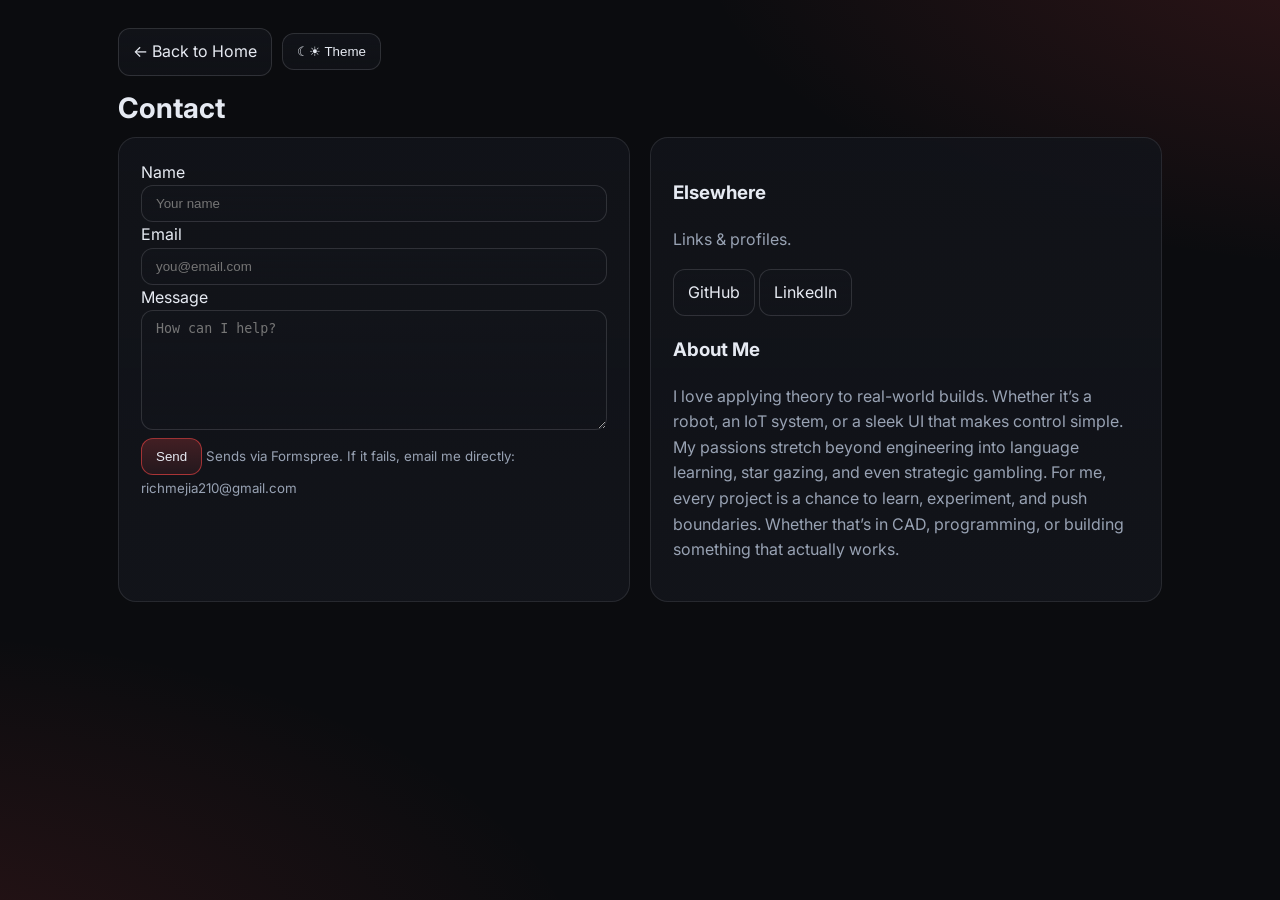
==== contact.html @ 747ff12c "Changed contact button to act with two different modes. One for desktop and another for mobile view " ====
<!DOCTYPE html>
<html lang="en">
<head>
  <meta charset="utf-8" />
  <meta name="viewport" content="width=device-width, initial-scale=1" />
  <title>Contact — Ricardo Mejia</title>
  <link href="https://fonts.googleapis.com/css2?family=Inter:wght@300..900&display=swap" rel="stylesheet">
  <link rel="stylesheet" href="styles.css" />
  <link rel="icon" type="image/png" sizes="32x32" href="./assets/tab_image.png">
</head>
<body>
  <main class="container" style="padding-top:28px">
    <div style="display:flex;gap:10px;align-items:center;margin-bottom:10px">
      <a class="btn" href="index.html">← Back to Home</a>
      <button class="btn" id="themeToggle">☾☀︎ Theme</button>
    </div>

    <section id="contact">
      <h2>Contact</h2>
      <div class="grid cols-2">
        <form class="card" id="contactForm"
              action="https://formspree.io/f/meoznrnz"
              method="POST" novalidate>
          <label>Name<br><input required name="name" class="btn" style="width:100%" placeholder="Your name"></label><br>
          <label>Email<br><input required type="email" name="email" class="btn" style="width:100%" placeholder="you@email.com"></label><br>
          <label>Message<br><textarea required name="message" class="btn" style="width:100%;height:120px" placeholder="How can I help?"></textarea></label>
          <input type="text" name="_gotcha" autocomplete="off" style="position:absolute;left:-9999px;opacity:0" tabindex="-1" aria-hidden="true">
          <input type="hidden" name="_subject" value="Portfolio Contact">
          <br>
          <button class="btn primary" type="submit" id="contactSubmit">Send</button>
          <small class="muted">Sends via Formspree. If it fails, email me directly: <a href="mailto:richmejia210@gmail.com">richmejia210@gmail.com</a></small>
          <div id="formStatus" role="status" aria-live="polite" class="muted" style="margin-top:8px"></div>
        </form>

        <div class="card">
          <h3>Elsewhere</h3>
          <p class="muted">Links & profiles.</p>
          <div>
            <a class="btn" href="https://github.com/ricMejia1" target="_blank" rel="noreferrer">GitHub</a>
            <a class="btn" href="https://www.linkedin.com/in/ricardo-mejia-a64929251/" target="_blank" rel="noreferrer">LinkedIn</a>
          </div>
            <h3>About Me</h3>
            <p class="muted" style="margin:10px 0 16px">I love applying theory to real-world builds. Whether it’s a robot, an IoT system, or a sleek UI that makes control simple. My passions stretch beyond engineering into language learning, star gazing, and even strategic gambling. For me, every project is a chance to learn, experiment, and push boundaries. Whether that’s in CAD, programming, or building something that actually works.</p>
        </div>
      </div>
    </section>
  </main>

  <script>
    // Theme toggle that matches index.html
    const toggleTheme = ()=>{
      const root = document.documentElement;
      const next = root.classList.toggle('light') ? 'light' : 'dark';
      localStorage.setItem('theme', next);
    };
    document.getElementById('themeToggle').addEventListener('click', toggleTheme);
    // Apply saved theme on load
    if (localStorage.getItem('theme') === 'light') document.documentElement.classList.add('light');
  </script>
</body>
</html>
---- styles.css ----
:root{ --bg:#0b0c0f; --card:#12141a; --muted:#98a2b3; --text:#e6eaf2; --brand:#ef4444; --brand-2:#f59e0b; }
:root.light{ --bg:#f7f8fb; --card:#ffffff; --muted:#475569; --text:#0f172a; --brand:#dc2626; --brand-2:#ea580c; }
*{ box-sizing:border-box }
html,body{ height:100% }
body{
  margin:0; font-family:Inter,system-ui,-apple-system,Segoe UI,Roboto,'Helvetica Neue',Arial,sans-serif;
  background: var(--bg); color:var(--text); line-height:1.6; overflow-x:hidden;
  background-image:
    radial-gradient(1200px 600px at 110% -10%, rgba(239,68,68,.18), transparent 60%),
    radial-gradient(1200px 600px at -10% 110%, rgba(239,68,68,.14), transparent 60%);
}

/* Particles canvas behind everything */
#bg-net{ position:fixed; inset:0; z-index:-1; width:100%; height:100%;
  background: radial-gradient(800px 500px at 50% -20%, rgba(239,68,68,.10), transparent 70%); }
@media (prefers-reduced-motion: reduce){ #bg-net{ display:none; } }

img{ max-width:100%; height:auto; display:block }
a{ color:inherit; text-decoration:none }
.container{ max-width:1100px; margin:0 auto; padding:28px }

header{ position:sticky; top:0; backdrop-filter:saturate(120%) blur(10px);
  background:color-mix(in srgb,var(--bg) 70%, transparent);
  border-bottom:1px solid color-mix(in srgb,var(--text) 12%, transparent); z-index:30 }
.topbar{ display:flex; align-items:center; gap:14px }
.brand{ font-weight:700 }

/* Buttons */
.btn{
  display:inline-flex; align-items:center; gap:8px; padding:10px 14px; border-radius:12px;
  border:1px solid color-mix(in srgb,var(--text) 14%, transparent);
  background:linear-gradient(180deg, color-mix(in srgb,var(--card) 90%, transparent), color-mix(in srgb,var(--card) 70%, transparent));
  cursor:pointer; transition:.2s ease; user-select:none;
  color: var(--text); /* <-- make button label follow theme */ }
.btn:hover{ transform:translateY(-1px); box-shadow:0 10px 30px rgba(0,0,0,.25) }
.btn.primary{ border-color:color-mix(in srgb,var(--brand) 60%, transparent);
  background:linear-gradient(180deg, color-mix(in srgb,var(--brand) 22%, var(--card)), color-mix(in srgb,var(--brand) 8%, var(--card))); }



/* Desktop nav row */
nav.links{ display:flex; align-items:center; gap:12px; margin-left:10px }
.spacer{ flex:1 }

/* Mobile: hide links; show hamburger */
.menu-toggle{ display:none; border:none; background:transparent; font-size:26px; padding:8px; line-height:1; cursor:pointer }
@media (max-width:860px){
  nav.links{ display:none }
  .menu-toggle{ display:block; margin-left:auto }
}

/* Slide-in menu (mobile) */
.menu-backdrop{ position:fixed; inset:0; background:rgba(0,0,0,.35); backdrop-filter:blur(2px);
  opacity:0; pointer-events:none; transition:.2s ease; z-index:60; }

.menu-panel{
  position:fixed; top:0; right:-100%;
  width:min(86vw,360px);
  height:100dvh;                  /* iOS-friendly viewport */
  overflow-y:auto;                /* scroll if long */
  background:var(--card);
  border-left:1px solid color-mix(in srgb,var(--text) 12%, transparent);
  box-shadow:-20px 0 60px rgba(0,0,0,.35);
  padding:18px;
  padding-bottom:max(18px, env(safe-area-inset-bottom)); /* avoid iOS home bar */
  z-index:70; transition:right .25s ease;
  display:flex; flex-direction:column; gap:8px;
}

.menu-header{ display:flex; align-items:center; justify-content:space-between; margin-bottom:8px }
.menu-close{ background:transparent; border:none; font-size:24px; cursor:pointer }

/* List items (links and the Theme button share styles) */
.menu-list a,
.menu-list button.menu-theme-btn{
  display:block; width:100%; text-align:left;
  padding:14px 10px; border-radius:10px; font-size:18px;
  color:var(--text); background:transparent; border:none; cursor:pointer;
}
.menu-list a:hover,
.menu-list button.menu-theme-btn:hover{
  background:color-mix(in srgb,var(--text) 10%, transparent);
}

/* Drawer state */
.menu-open .menu-backdrop{ opacity:1; pointer-events:auto }
.menu-open .menu-panel{ right:0 }
.no-scroll{ overflow:hidden }

/* Layout pieces */
.grid{ display:grid; gap:20px }
.grid.cols-3{ grid-template-columns:repeat(3,minmax(0,1fr)) }
.grid.cols-2{ grid-template-columns:repeat(2,minmax(0,1fr)) }
@media (max-width:900px){ .grid.cols-3{ grid-template-columns:1fr 1fr } }
@media (max-width:700px){ .grid.cols-3,.grid.cols-2{ grid-template-columns:1fr } }

.hero{ display:grid; grid-template-columns:1.1fr .9fr; gap:28px; align-items:center; padding:38px 0 }
@media (max-width:900px){ .hero{ grid-template-columns:1fr } }

.card{ background:linear-gradient(180deg, color-mix(in srgb,var(--card) 86%, transparent), color-mix(in srgb,var(--card) 98%, transparent));
  border:1px solid color-mix(in srgb,var(--text) 10%, transparent); border-radius:18px; padding:22px }
.badge{ display:inline-flex; align-items:center; gap:8px; border:1px solid color-mix(in srgb,var(--text) 14%, transparent); padding:8px 12px; border-radius:999px; background:color-mix(in srgb,var(--card) 92%, transparent) }
.kbd{ font-family:ui-monospace,SFMono-Regular,Menlo,monospace; padding:2px 6px; border-radius:6px; border:1px solid color-mix(in srgb,var(--text) 16%, transparent); background:color-mix(in srgb,var(--card) 90%, transparent) }
.muted{ color:var(--muted) }
.grad{ background:linear-gradient(90deg,var(--brand),var(--brand-2)); -webkit-background-clip:text; background-clip:text; color:transparent }
h1{ font-size:clamp(28px,3.6vw,50px); line-height:1.15; margin:0 }
h2{ font-size:clamp(22px,2.2vw,30px); margin:0 0 6px }

.tag{ display:inline-block; margin:4px 6px 0 0; padding:6px 10px; border-radius:999px; border:1px solid color-mix(in srgb,var(--text) 14%, transparent); font-size:12px; opacity:.9 }
.thumb{ width:100%; aspect-ratio:16/9; max-height:140px; object-fit:cover; border-radius:12px;
  background:color-mix(in srgb,var(--card) 96%, transparent); border:1px solid color-mix(in srgb,var(--text) 10%, transparent) }

.timeline{ position:relative }
.timeline::before{ content:""; position:absolute; left:12px; top:0; bottom:0; width:2px; background:color-mix(in srgb,var(--text) 14%, transparent) }
.tl-item{ position:relative; padding-left:40px; margin:14px 0 }
.tl-item::before{ content:""; position:absolute; left:6px; top:10px; width:12px; height:12px; border-radius:50%; background:var(--brand) }
.tl-title{ display:flex; flex-wrap:wrap; gap:.5rem; align-items:baseline }
.tl-role{ font-weight:600 }
.tl-org{ color:var(--muted) }

/* Dialogs */
dialog{ border:none; border-radius:16px; padding:0; max-width:600px; width:92vw; color:inherit; background:var(--card); box-shadow:0 30px 80px rgba(0,0,0,.35) }
dialog::backdrop{ background:rgba(0,0,0,.55) }
.modal-head{ display:flex; align-items:center; justify-content:space-between; padding:12px 16px; border-bottom:1px solid color-mix(in srgb,var(--text) 10%, transparent) }
.modal-body{ padding:14px 16px }
#qsearch{ width:100%; padding:.6rem .8rem; border-radius:12px; border:1px solid color-mix(in srgb,var(--text) 12%, transparent); background:transparent; color:inherit }

footer{ padding:40px 0; color:var(--muted) }
@media print{ header,.no-print{display:none!important} body{background:#fff;color:#000} .card{border:1px solid #000} }

/* Arrow button for Mobil view */
#backToTop {
  position: fixed;
  bottom: 20px;
  right: 20px;
  width: 50px;
  height: 50px;
  border: none;
  border-radius: 50%;
  background: var(--bg);
  display: flex;
  align-items: center;
  justify-content: center;
  cursor: pointer;
  opacity: 0;
  pointer-events: none;
  transition: opacity 0.3s;
  z-index: 100;
}

#backToTop img {
  width: 24px;
  height: 24px;
  transform: rotate(180deg); /* flips arrow upward */
}

#backToTop.show {
  opacity: 1;
  pointer-events: auto;
}

@media (min-width: 860px) {
  #backToTop { display: none; } /* only show on mobile */
}

/* Uniform actions row across all cards */
.actions {
  display: grid;
  grid-template-columns: repeat(3, minmax(0, 1fr));
  gap: 10px;
  margin-top: 10px;
}

/* Make buttons fill their grid cell and align visually */
.actions .btn { width: 100%; justify-content: center; }

/* Disabled/inactive slot that still occupies space to keep alignment */
.btn.placeholder {
  visibility: hidden;               /* still takes up space */
  pointer-events: none;
}

/* Optional: style for disabled links (when url is '#') */
.btn[aria-disabled="true"] {
  opacity: .55;
  pointer-events: none;
}

/* Project card actions: 3 equal columns, consistent alignment */
.card .actions{
  display:grid;
  grid-template-columns:repeat(3, 1fr);
  gap:10px;
  margin-top:10px;
}

.card .actions .btn{
  width:100%;
  justify-content:center;   /* centers label inside the pill */
}

/* Placeholder cells keep layout even; hide their visuals */
.card .actions .btn.placeholder{
  visibility:hidden;        /* reserves space but not visible */
  pointer-events:none;
}

/* Optional: style for disabled links created by renderer */
.card .actions .btn[aria-disabled="true"]{
  opacity:.55;
  cursor:not-allowed;
}

/* mobile snake functionality*/
/* Game modal layout */
#gameDialog {
  border: none;
  padding: 0;
  width: 96vw;
  max-width: 520px;
  background: var(--card);
  color: var(--text);
  border-radius: 16px;
  box-shadow: 0 30px 80px rgba(0,0,0,.35);
}
#gameDialog::backdrop { background: rgba(0,0,0,.55); }

.game-wrap {
  position: relative;
  padding: 14px;
  display: grid;
  gap: 12px;
  justify-items: center;
}

#snakeCanvas {
  width: min(92vw, 480px);
  height: min(92vw, 480px);
  background: color-mix(in srgb, var(--card) 96%, transparent);
  border: 1px solid color-mix(in srgb, var(--text) 12%, transparent);
  border-radius: 10px;
}

/* Close button */
.game-close {
  position: absolute;
  top: 8px; right: 8px;
}

/* D-pad for mobile */
.dpad {
  display: grid;
  gap: 8px;
  user-select: none;
}
.dpad .middle-row {
  display: grid;
  grid-template-columns: 1fr 1fr;
  gap: 8px;
}
.dpad button {
  min-width: 64px;
  min-height: 48px;
  border-radius: 10px;
  border: 1px solid color-mix(in srgb, var(--text) 14%, transparent);
  background: linear-gradient(180deg, color-mix(in srgb,var(--card) 90%, transparent), color-mix(in srgb,var(--card) 70%, transparent));
  color: var(--text);
  font-weight: 600;
}

.dpad { display: grid; gap: 8px; user-select: none; }
@media (min-width: 700px){
  .dpad { display: none; }   /* hidden on wide screens */
}

/* Mobile and desktop difference */
.desktop-only { display: initial; }
.mobile-only  { display: none; }

@media (max-width: 860px){
  .desktop-only { display: none !important; }
  .mobile-only  { display: inline-flex !important; }
}
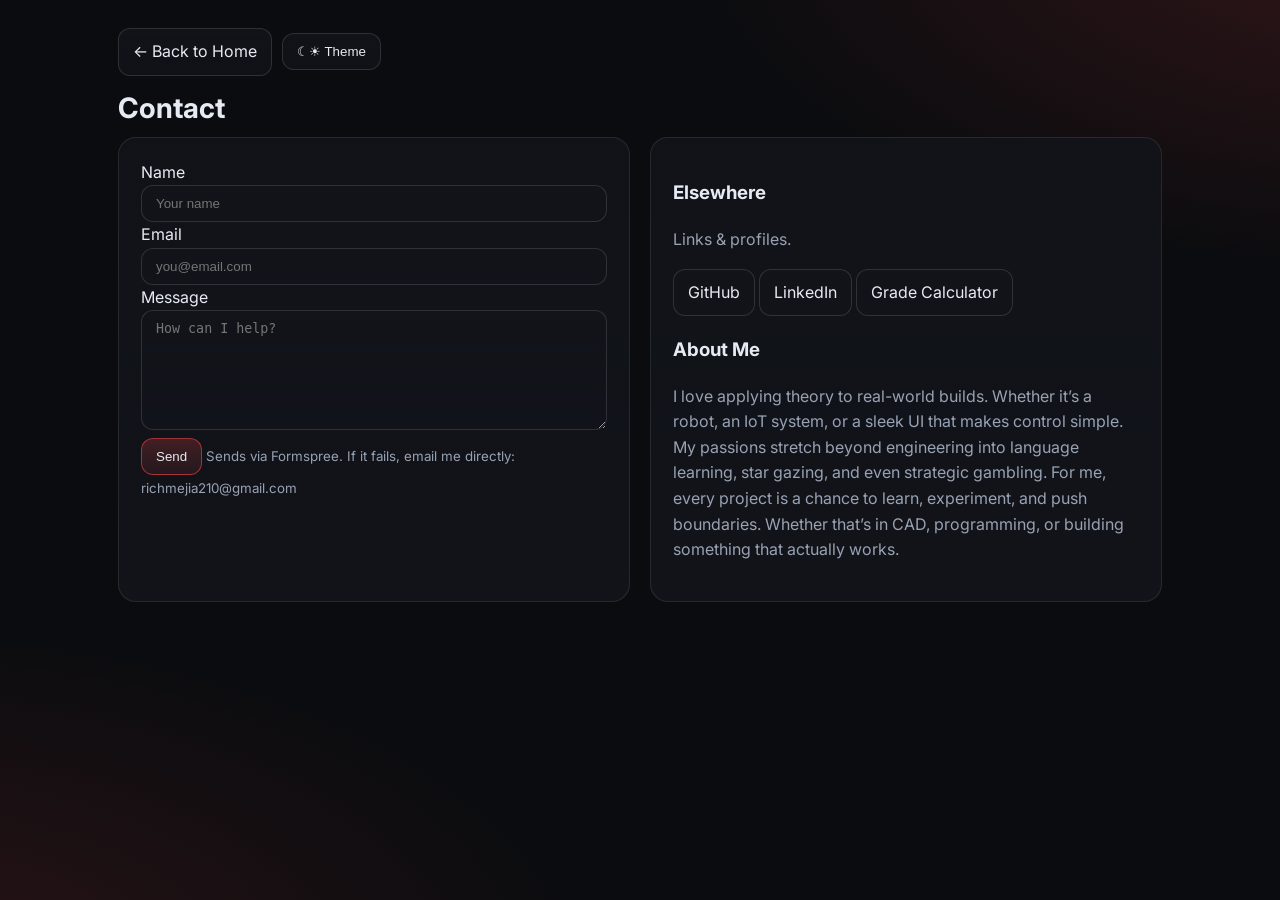
==== commit 047c6155: "Updated grade calculator button in contacts page" ====
--- a/contact.html
+++ b/contact.html
@@ -38,6 +38,7 @@
           <div>
             <a class="btn" href="https://github.com/ricMejia1" target="_blank" rel="noreferrer">GitHub</a>
             <a class="btn" href="https://www.linkedin.com/in/ricardo-mejia-a64929251/" target="_blank" rel="noreferrer">LinkedIn</a>
+            <a class="btn" href="GradeCalculator.html">Grade Calculator</a>
           </div>
             <h3>About Me</h3>
             <p class="muted" style="margin:10px 0 16px">I love applying theory to real-world builds. Whether it’s a robot, an IoT system, or a sleek UI that makes control simple. My passions stretch beyond engineering into language learning, star gazing, and even strategic gambling. For me, every project is a chance to learn, experiment, and push boundaries. Whether that’s in CAD, programming, or building something that actually works.</p>
--- a/styles.css
+++ b/styles.css
@@ -94,7 +94,8 @@
 @media (max-width:900px){ .grid.cols-3{ grid-template-columns:1fr 1fr } }
 @media (max-width:700px){ .grid.cols-3,.grid.cols-2{ grid-template-columns:1fr } }
 
-.hero{ display:grid; grid-template-columns:1.1fr .9fr; gap:28px; align-items:center; padding:38px 0 }
+/* Changed grid-template-colums:1.1fr to 1.fr and removed comented out snapshots in the index.html */
+.hero{ display:grid; grid-template-columns:1.fr .9fr; gap:28px; align-items:center; padding:38px 0 }
 @media (max-width:900px){ .hero{ grid-template-columns:1fr } }
 
 .card{ background:linear-gradient(180deg, color-mix(in srgb,var(--card) 86%, transparent), color-mix(in srgb,var(--card) 98%, transparent));
@@ -281,3 +282,26 @@
   .desktop-only { display: none !important; }
   .mobile-only  { display: inline-flex !important; }
 }
+
+/* 1) Back-to-top arrow (it's an <img>) */
+#backToTop img {
+  filter: invert(100%);              /* light-on-dark by default */
+  transition: filter .25s ease;
+}
+.light #backToTop img {
+  filter: invert(0%);                /* dark-on-light */
+}
+
+/* inverting color for hidden mobile menu of buttons */
+#menuOpen, /* hamburger ☰ */
+#menuClose /* close ✕ */ {
+  color: var(--text);                /* follow theme text color */
+  opacity: .95;
+  transition: opacity .2s ease;
+}
+#menuOpen:hover,
+#menuClose:hover { opacity: 1; }
+
+/* If  ever switch to IMG icons for menu open/close */
+#menuOpen img, #menuClose img { filter: invert(100%); }
+.light #menuOpen img, .light #menuClose img { filter: invert(0%); }
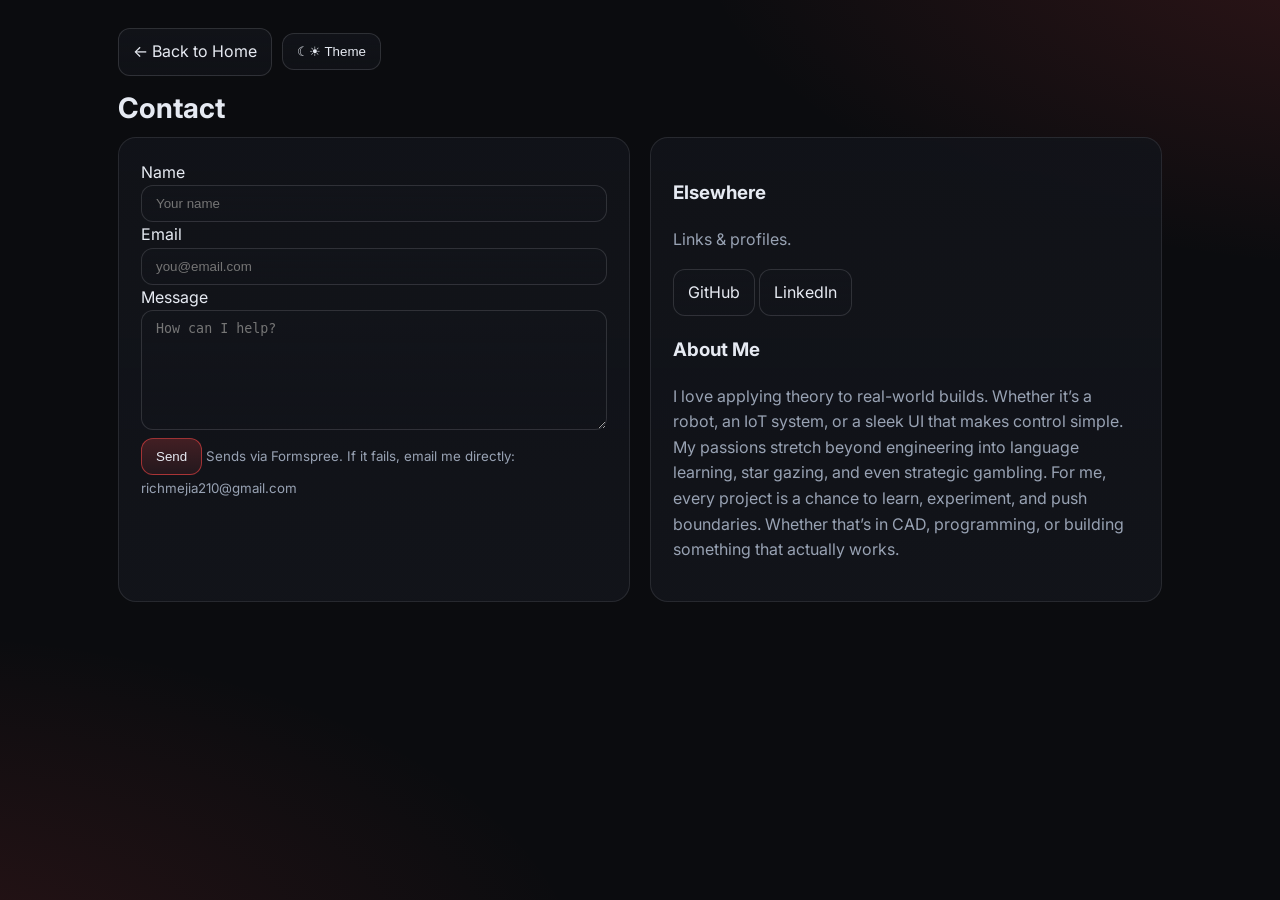
==== commit c2d86207: "Updated Projects" ====
--- a/contact.html
+++ b/contact.html
@@ -38,7 +38,6 @@
           <div>
             <a class="btn" href="https://github.com/ricMejia1" target="_blank" rel="noreferrer">GitHub</a>
             <a class="btn" href="https://www.linkedin.com/in/ricardo-mejia-a64929251/" target="_blank" rel="noreferrer">LinkedIn</a>
-            <a class="btn" href="GradeCalculator.html">Grade Calculator</a>
           </div>
             <h3>About Me</h3>
             <p class="muted" style="margin:10px 0 16px">I love applying theory to real-world builds. Whether it’s a robot, an IoT system, or a sleek UI that makes control simple. My passions stretch beyond engineering into language learning, star gazing, and even strategic gambling. For me, every project is a chance to learn, experiment, and push boundaries. Whether that’s in CAD, programming, or building something that actually works.</p>
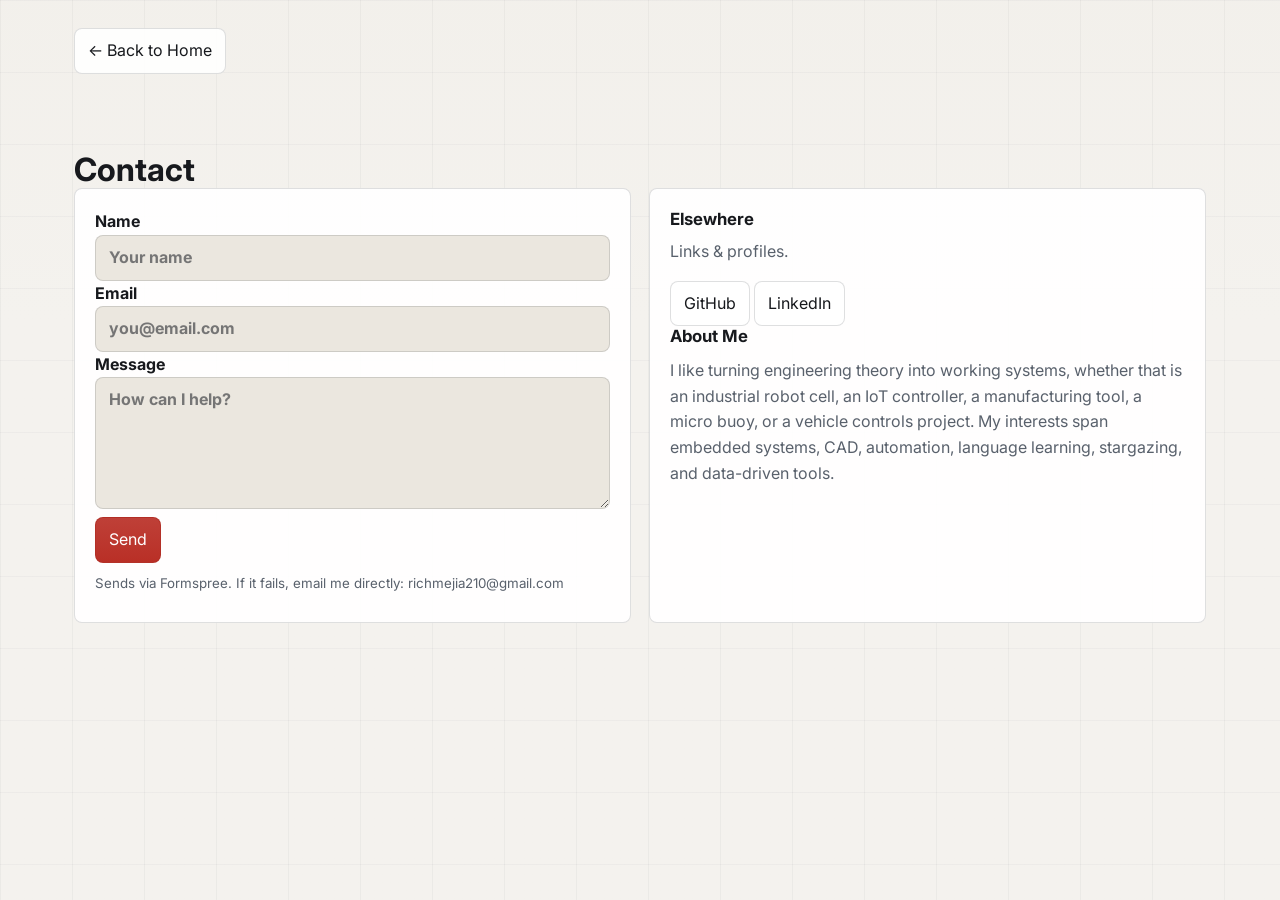
==== commit 6127df2c: "Update portfolio content and design" ====
--- a/contact.html
+++ b/contact.html
@@ -12,7 +12,6 @@
   <main class="container" style="padding-top:28px">
     <div style="display:flex;gap:10px;align-items:center;margin-bottom:10px">
       <a class="btn" href="index.html">← Back to Home</a>
-      <button class="btn" id="themeToggle">☾☀︎ Theme</button>
     </div>
 
     <section id="contact">
@@ -40,22 +39,15 @@
             <a class="btn" href="https://www.linkedin.com/in/ricardo-mejia-a64929251/" target="_blank" rel="noreferrer">LinkedIn</a>
           </div>
             <h3>About Me</h3>
-            <p class="muted" style="margin:10px 0 16px">I love applying theory to real-world builds. Whether it’s a robot, an IoT system, or a sleek UI that makes control simple. My passions stretch beyond engineering into language learning, star gazing, and even strategic gambling. For me, every project is a chance to learn, experiment, and push boundaries. Whether that’s in CAD, programming, or building something that actually works.</p>
+            <p class="muted" style="margin:10px 0 16px">I like turning engineering theory into working systems, whether that is an industrial robot cell, an IoT controller, a manufacturing tool, a micro buoy, or a vehicle controls project. My interests span embedded systems, CAD, automation, language learning, stargazing, and data-driven tools.</p>
         </div>
       </div>
     </section>
   </main>
 
   <script>
-    // Theme toggle that matches index.html
-    const toggleTheme = ()=>{
-      const root = document.documentElement;
-      const next = root.classList.toggle('light') ? 'light' : 'dark';
-      localStorage.setItem('theme', next);
-    };
-    document.getElementById('themeToggle').addEventListener('click', toggleTheme);
-    // Apply saved theme on load
-    if (localStorage.getItem('theme') === 'light') document.documentElement.classList.add('light');
+    document.documentElement.classList.add('light');
+    localStorage.setItem('theme', 'light');
   </script>
 </body>
 </html>
--- a/styles.css
+++ b/styles.css
@@ -1,307 +1,497 @@
-:root{ --bg:#0b0c0f; --card:#12141a; --muted:#98a2b3; --text:#e6eaf2; --brand:#ef4444; --brand-2:#f59e0b; }
-:root.light{ --bg:#f7f8fb; --card:#ffffff; --muted:#475569; --text:#0f172a; --brand:#dc2626; --brand-2:#ea580c; }
+:root{
+  --bg:#0e0f11;
+  --surface:#17191d;
+  --surface-2:#202329;
+  --line:rgba(233,238,246,.12);
+  --text:#f2f5f8;
+  --muted:#a9b2bd;
+  --brand:#d33f32;
+  --brand-2:#d99b3d;
+  --accent:#25b3a6;
+  --shadow:0 24px 70px rgba(0,0,0,.34);
+}
+:root.light{
+  --bg:#f4f2ee;
+  --surface:#ffffff;
+  --surface-2:#ebe7df;
+  --line:rgba(27,31,36,.14);
+  --text:#17191d;
+  --muted:#59616c;
+  --brand:#b92f26;
+  --brand-2:#aa6d1f;
+  --accent:#087f78;
+  --shadow:0 18px 48px rgba(31,36,45,.14);
+}
+
 *{ box-sizing:border-box }
-html,body{ height:100% }
+html{ scroll-behavior:smooth }
+html,body{ min-height:100% }
 body{
-  margin:0; font-family:Inter,system-ui,-apple-system,Segoe UI,Roboto,'Helvetica Neue',Arial,sans-serif;
-  background: var(--bg); color:var(--text); line-height:1.6; overflow-x:hidden;
-  background-image:
-    radial-gradient(1200px 600px at 110% -10%, rgba(239,68,68,.18), transparent 60%),
-    radial-gradient(1200px 600px at -10% 110%, rgba(239,68,68,.14), transparent 60%);
-}
-
-/* Particles canvas behind everything */
-#bg-net{ position:fixed; inset:0; z-index:-1; width:100%; height:100%;
-  background: radial-gradient(800px 500px at 50% -20%, rgba(239,68,68,.10), transparent 70%); }
-@media (prefers-reduced-motion: reduce){ #bg-net{ display:none; } }
+  margin:0;
+  font-family:Inter,system-ui,-apple-system,Segoe UI,Roboto,'Helvetica Neue',Arial,sans-serif;
+  color:var(--text);
+  line-height:1.6;
+  overflow-x:hidden;
+  background:
+    linear-gradient(90deg, color-mix(in srgb,var(--line) 28%, transparent) 1px, transparent 1px),
+    linear-gradient(180deg, color-mix(in srgb,var(--line) 22%, transparent) 1px, transparent 1px),
+    linear-gradient(180deg, color-mix(in srgb,var(--surface-2) 18%, var(--bg)), var(--bg) 320px);
+  background-size:72px 72px,72px 72px,100% 100%;
+  letter-spacing:0;
+}
+
+#bg-net{
+  position:fixed;
+  inset:0;
+  z-index:-1;
+  width:100%;
+  height:100%;
+  opacity:.18;
+  background:transparent;
+}
+@media (prefers-reduced-motion: reduce){ #bg-net{ display:none } }
 
 img{ max-width:100%; height:auto; display:block }
 a{ color:inherit; text-decoration:none }
-.container{ max-width:1100px; margin:0 auto; padding:28px }
-
-header{ position:sticky; top:0; backdrop-filter:saturate(120%) blur(10px);
-  background:color-mix(in srgb,var(--bg) 70%, transparent);
-  border-bottom:1px solid color-mix(in srgb,var(--text) 12%, transparent); z-index:30 }
-.topbar{ display:flex; align-items:center; gap:14px }
-.brand{ font-weight:700 }
-
-/* Buttons */
+button,input,textarea{ font:inherit }
+.container{ max-width:1180px; margin:0 auto; padding:24px }
+
+header{
+  position:sticky;
+  top:0;
+  z-index:30;
+  border-bottom:1px solid var(--line);
+  background:color-mix(in srgb,var(--bg) 88%, transparent);
+  backdrop-filter:saturate(130%) blur(14px);
+}
+.topbar{ display:flex; align-items:center; gap:18px; min-height:72px }
+.brand{
+  display:flex;
+  align-items:center;
+  width:76px;
+  height:48px;
+}
+.brand img{
+  display:block;
+  width:76px;
+  height:48px;
+  object-fit:contain;
+  mix-blend-mode:multiply;
+}
+
+nav.links{ display:flex; align-items:center; gap:8px; flex:1 }
+.spacer{ flex:1 }
+
 .btn{
-  display:inline-flex; align-items:center; gap:8px; padding:10px 14px; border-radius:12px;
-  border:1px solid color-mix(in srgb,var(--text) 14%, transparent);
-  background:linear-gradient(180deg, color-mix(in srgb,var(--card) 90%, transparent), color-mix(in srgb,var(--card) 70%, transparent));
-  cursor:pointer; transition:.2s ease; user-select:none;
-  color: var(--text); /* <-- make button label follow theme */ }
-.btn:hover{ transform:translateY(-1px); box-shadow:0 10px 30px rgba(0,0,0,.25) }
-.btn.primary{ border-color:color-mix(in srgb,var(--brand) 60%, transparent);
-  background:linear-gradient(180deg, color-mix(in srgb,var(--brand) 22%, var(--card)), color-mix(in srgb,var(--brand) 8%, var(--card))); }
-
-
-
-/* Desktop nav row */
-nav.links{ display:flex; align-items:center; gap:12px; margin-left:10px }
-.spacer{ flex:1 }
-
-/* Mobile: hide links; show hamburger */
-.menu-toggle{ display:none; border:none; background:transparent; font-size:26px; padding:8px; line-height:1; cursor:pointer }
-@media (max-width:860px){
-  nav.links{ display:none }
-  .menu-toggle{ display:block; margin-left:auto }
-}
-
-/* Slide-in menu (mobile) */
-.menu-backdrop{ position:fixed; inset:0; background:rgba(0,0,0,.35); backdrop-filter:blur(2px);
-  opacity:0; pointer-events:none; transition:.2s ease; z-index:60; }
-
+  display:inline-flex;
+  align-items:center;
+  justify-content:center;
+  min-height:42px;
+  gap:8px;
+  padding:9px 13px;
+  border-radius:8px;
+  border:1px solid var(--line);
+  background:color-mix(in srgb,var(--surface) 88%, transparent);
+  color:var(--text);
+  cursor:pointer;
+  transition:transform .18s ease, border-color .18s ease, background .18s ease, box-shadow .18s ease;
+  user-select:none;
+  white-space:normal;
+}
+.btn:hover{
+  transform:translateY(-1px);
+  border-color:color-mix(in srgb,var(--accent) 45%, var(--line));
+  box-shadow:0 12px 28px rgba(0,0,0,.18);
+}
+.btn.primary{
+  border-color:color-mix(in srgb,var(--brand) 72%, var(--line));
+  background:linear-gradient(180deg, color-mix(in srgb,var(--brand) 92%, #fff 8%), var(--brand));
+  color:#fff;
+}
+.btn[aria-disabled="true"]{ opacity:.55; pointer-events:none }
+.btn.placeholder{ visibility:hidden; pointer-events:none }
+
+.menu-toggle{
+  display:none;
+  margin-left:auto;
+  border:1px solid var(--line);
+  background:var(--surface);
+  color:var(--text);
+  font-size:24px;
+  width:44px;
+  height:44px;
+  border-radius:8px;
+  cursor:pointer;
+}
+.menu-backdrop{
+  position:fixed;
+  inset:0;
+  background:rgba(0,0,0,.42);
+  backdrop-filter:blur(2px);
+  opacity:0;
+  pointer-events:none;
+  transition:.2s ease;
+  z-index:60;
+}
 .menu-panel{
-  position:fixed; top:0; right:-100%;
+  position:fixed;
+  top:0;
+  right:-100%;
   width:min(86vw,360px);
-  height:100dvh;                  /* iOS-friendly viewport */
-  overflow-y:auto;                /* scroll if long */
-  background:var(--card);
-  border-left:1px solid color-mix(in srgb,var(--text) 12%, transparent);
-  box-shadow:-20px 0 60px rgba(0,0,0,.35);
+  height:100dvh;
+  overflow-y:auto;
+  background:var(--surface);
+  border-left:1px solid var(--line);
+  box-shadow:var(--shadow);
   padding:18px;
-  padding-bottom:max(18px, env(safe-area-inset-bottom)); /* avoid iOS home bar */
-  z-index:70; transition:right .25s ease;
-  display:flex; flex-direction:column; gap:8px;
-}
-
+  padding-bottom:max(18px, env(safe-area-inset-bottom));
+  z-index:70;
+  transition:right .25s ease;
+  display:flex;
+  flex-direction:column;
+  gap:8px;
+}
 .menu-header{ display:flex; align-items:center; justify-content:space-between; margin-bottom:8px }
-.menu-close{ background:transparent; border:none; font-size:24px; cursor:pointer }
-
-/* List items (links and the Theme button share styles) */
-.menu-list a,
-.menu-list button.menu-theme-btn{
-  display:block; width:100%; text-align:left;
-  padding:14px 10px; border-radius:10px; font-size:18px;
-  color:var(--text); background:transparent; border:none; cursor:pointer;
-}
-.menu-list a:hover,
-.menu-list button.menu-theme-btn:hover{
-  background:color-mix(in srgb,var(--text) 10%, transparent);
-}
-
-/* Drawer state */
+.menu-close{ background:transparent; border:none; color:var(--text); font-size:24px; cursor:pointer }
+.menu-list a,.menu-list button.menu-theme-btn{
+  display:block;
+  width:100%;
+  text-align:left;
+  padding:14px 10px;
+  border-radius:8px;
+  font-size:18px;
+  color:var(--text);
+  background:transparent;
+  border:none;
+  cursor:pointer;
+}
+.menu-list a:hover,.menu-list button.menu-theme-btn:hover{ background:color-mix(in srgb,var(--text) 9%, transparent) }
 .menu-open .menu-backdrop{ opacity:1; pointer-events:auto }
 .menu-open .menu-panel{ right:0 }
 .no-scroll{ overflow:hidden }
 
-/* Layout pieces */
-.grid{ display:grid; gap:20px }
+main.container{ padding-top:0 }
+section{ margin-top:78px; scroll-margin-top:92px }
+.hero{
+  min-height:calc(100vh - 72px);
+  display:flex;
+  align-items:center;
+  padding:58px 0 50px;
+  margin-top:0;
+}
+.hero-copy{ max-width:820px }
+.eyebrow,.section-kicker{
+  color:var(--accent);
+  font-size:.78rem;
+  font-weight:800;
+  text-transform:uppercase;
+  letter-spacing:0;
+}
+h1,h2,h3,p{ margin-top:0 }
+h1{
+  margin:14px 0 18px;
+  font-size:3.6rem;
+  line-height:1.04;
+  letter-spacing:0;
+}
+h2{ font-size:2rem; line-height:1.15; margin-bottom:0 }
+h3{ font-size:1.05rem; line-height:1.3; margin-bottom:8px }
+.motto{
+  margin:-8px 0 18px;
+  color:var(--brand);
+  font-size:1.15rem;
+  font-weight:800;
+}
+.lead{
+  max-width:680px;
+  color:var(--muted);
+  font-size:1.1rem;
+  line-height:1.75;
+  margin-bottom:22px;
+}
+.muted{ color:var(--muted) }
+.mono{ font-family:ui-monospace,SFMono-Regular,Menlo,monospace }
+.grad{ color:var(--brand) }
+.hero-actions{ display:flex; gap:12px; flex-wrap:wrap; margin-bottom:26px }
+.role-target{
+  max-width:680px;
+  margin:0 0 22px;
+  padding:12px 14px;
+  border-left:4px solid var(--brand);
+  border-radius:0 8px 8px 0;
+  background:color-mix(in srgb,var(--surface) 72%, transparent);
+  color:var(--text);
+  font-weight:650;
+  line-height:1.45;
+}
+.section-head{
+  display:flex;
+  justify-content:space-between;
+  align-items:end;
+  gap:24px;
+  margin-bottom:18px;
+  padding-bottom:16px;
+  border-bottom:1px solid var(--line);
+}
+.section-head p{ max-width:460px; margin:0 }
+.filter-bar{ display:flex; gap:8px; flex-wrap:wrap; margin:14px 0 20px }
+.filter-bar .btn{ min-height:36px; padding:7px 11px; font-size:.9rem }
+
+.grid{ display:grid; gap:18px }
 .grid.cols-3{ grid-template-columns:repeat(3,minmax(0,1fr)) }
 .grid.cols-2{ grid-template-columns:repeat(2,minmax(0,1fr)) }
-@media (max-width:900px){ .grid.cols-3{ grid-template-columns:1fr 1fr } }
-@media (max-width:700px){ .grid.cols-3,.grid.cols-2{ grid-template-columns:1fr } }
-
-/* Changed grid-template-colums:1.1fr to 1.fr and removed comented out snapshots in the index.html */
-.hero{ display:grid; grid-template-columns:1.fr .9fr; gap:28px; align-items:center; padding:38px 0 }
-@media (max-width:900px){ .hero{ grid-template-columns:1fr } }
-
-.card{ background:linear-gradient(180deg, color-mix(in srgb,var(--card) 86%, transparent), color-mix(in srgb,var(--card) 98%, transparent));
-  border:1px solid color-mix(in srgb,var(--text) 10%, transparent); border-radius:18px; padding:22px }
-.badge{ display:inline-flex; align-items:center; gap:8px; border:1px solid color-mix(in srgb,var(--text) 14%, transparent); padding:8px 12px; border-radius:999px; background:color-mix(in srgb,var(--card) 92%, transparent) }
-.kbd{ font-family:ui-monospace,SFMono-Regular,Menlo,monospace; padding:2px 6px; border-radius:6px; border:1px solid color-mix(in srgb,var(--text) 16%, transparent); background:color-mix(in srgb,var(--card) 90%, transparent) }
-.muted{ color:var(--muted) }
-.grad{ background:linear-gradient(90deg,var(--brand),var(--brand-2)); -webkit-background-clip:text; background-clip:text; color:transparent }
-h1{ font-size:clamp(28px,3.6vw,50px); line-height:1.15; margin:0 }
-h2{ font-size:clamp(22px,2.2vw,30px); margin:0 0 6px }
-
-.tag{ display:inline-block; margin:4px 6px 0 0; padding:6px 10px; border-radius:999px; border:1px solid color-mix(in srgb,var(--text) 14%, transparent); font-size:12px; opacity:.9 }
-.thumb{ width:100%; aspect-ratio:16/9; max-height:140px; object-fit:cover; border-radius:12px;
-  background:color-mix(in srgb,var(--card) 96%, transparent); border:1px solid color-mix(in srgb,var(--text) 10%, transparent) }
-
-.timeline{ position:relative }
-.timeline::before{ content:""; position:absolute; left:12px; top:0; bottom:0; width:2px; background:color-mix(in srgb,var(--text) 14%, transparent) }
-.tl-item{ position:relative; padding-left:40px; margin:14px 0 }
-.tl-item::before{ content:""; position:absolute; left:6px; top:10px; width:12px; height:12px; border-radius:50%; background:var(--brand) }
-.tl-title{ display:flex; flex-wrap:wrap; gap:.5rem; align-items:baseline }
-.tl-role{ font-weight:600 }
+.card{
+  background:color-mix(in srgb,var(--surface) 92%, transparent);
+  border:1px solid var(--line);
+  border-radius:8px;
+  padding:20px;
+  box-shadow:0 1px 0 color-mix(in srgb,#fff 5%, transparent) inset;
+}
+.project-card{
+  display:flex;
+  flex-direction:column;
+  min-height:100%;
+  padding:0;
+  overflow:hidden;
+  transition:transform .18s ease, border-color .18s ease, box-shadow .18s ease;
+}
+.project-card:hover{
+  transform:translateY(-3px);
+  border-color:color-mix(in srgb,var(--accent) 42%, var(--line));
+  box-shadow:var(--shadow);
+}
+.thumb-frame{
+  width:100%;
+  aspect-ratio:16/9;
+  border:0;
+  border-bottom:1px solid var(--line);
+  background:var(--surface-2);
+  overflow:hidden;
+  display:grid;
+  place-items:center;
+}
+.thumb{
+  width:100%;
+  height:100%;
+  max-height:none;
+  border:0;
+  border-radius:0;
+}
+.fit-cover .thumb{
+  object-fit:cover;
+}
+.fit-contain{
+  padding:12px;
+  background:
+    linear-gradient(90deg, color-mix(in srgb,var(--line) 42%, transparent) 1px, transparent 1px),
+    linear-gradient(180deg, color-mix(in srgb,var(--line) 34%, transparent) 1px, transparent 1px),
+    color-mix(in srgb,var(--surface-2) 92%, transparent);
+  background-size:28px 28px,28px 28px,100% 100%;
+}
+.fit-contain .thumb{
+  object-fit:contain;
+  border-radius:6px;
+  background:color-mix(in srgb,var(--surface) 82%, transparent);
+}
+.project-card h3{ margin:16px 18px 8px }
+.project-card p{ margin:0 18px 12px; color:var(--muted) }
+.project-card > div:not(.actions){ margin:0 18px 14px }
+.tag{
+  display:inline-flex;
+  align-items:center;
+  min-height:26px;
+  margin:4px 6px 0 0;
+  padding:4px 8px;
+  border-radius:6px;
+  border:1px solid color-mix(in srgb,var(--accent) 26%, var(--line));
+  color:color-mix(in srgb,var(--accent) 72%, var(--text));
+  background:color-mix(in srgb,var(--accent) 8%, transparent);
+  font-size:.75rem;
+  font-weight:700;
+}
+.actions{
+  display:grid;
+  grid-template-columns:repeat(auto-fit,minmax(92px,1fr));
+  gap:8px;
+  margin:auto 18px 18px;
+}
+.actions .btn{ width:100%; min-height:38px; padding:7px 8px; font-size:.88rem }
+
+.skill-card{ position:relative; overflow:hidden }
+.skill-card::before{
+  content:"";
+  position:absolute;
+  inset:0 auto 0 0;
+  width:4px;
+  background:linear-gradient(180deg,var(--brand),var(--brand-2),var(--accent));
+}
+.skill-card p{ margin-bottom:0 }
+.skill-list{
+  margin:0;
+  padding-left:18px;
+  color:var(--muted);
+}
+.skill-list li{ margin:5px 0 }
+
+.timeline{ position:relative; padding:8px 20px 8px 28px }
+.timeline::before{
+  content:"";
+  position:absolute;
+  left:20px;
+  top:18px;
+  bottom:18px;
+  width:2px;
+  background:linear-gradient(180deg,var(--brand),var(--brand-2),var(--accent));
+}
+.tl-item{ position:relative; padding:14px 0 14px 34px; margin:0 }
+.tl-item::before{
+  content:"";
+  position:absolute;
+  left:-14px;
+  top:22px;
+  width:11px;
+  height:11px;
+  border-radius:50%;
+  background:var(--surface);
+  border:3px solid var(--accent);
+  box-shadow:0 0 0 5px color-mix(in srgb,var(--accent) 12%, transparent);
+}
+.tl-title{ display:flex; flex-wrap:wrap; gap:.45rem; align-items:baseline }
+.tl-role{ font-weight:800 }
 .tl-org{ color:var(--muted) }
-
-/* Dialogs */
-dialog{ border:none; border-radius:16px; padding:0; max-width:600px; width:92vw; color:inherit; background:var(--card); box-shadow:0 30px 80px rgba(0,0,0,.35) }
-dialog::backdrop{ background:rgba(0,0,0,.55) }
-.modal-head{ display:flex; align-items:center; justify-content:space-between; padding:12px 16px; border-bottom:1px solid color-mix(in srgb,var(--text) 10%, transparent) }
-.modal-body{ padding:14px 16px }
-#qsearch{ width:100%; padding:.6rem .8rem; border-radius:12px; border:1px solid color-mix(in srgb,var(--text) 12%, transparent); background:transparent; color:inherit }
-
-footer{ padding:40px 0; color:var(--muted) }
-@media print{ header,.no-print{display:none!important} body{background:#fff;color:#000} .card{border:1px solid #000} }
-
-/* Arrow button for Mobil view */
-#backToTop {
-  position: fixed;
-  bottom: 20px;
-  right: 20px;
-  width: 50px;
-  height: 50px;
-  border: none;
-  border-radius: 50%;
-  background: var(--bg);
-  display: flex;
-  align-items: center;
-  justify-content: center;
-  cursor: pointer;
-  opacity: 0;
-  pointer-events: none;
-  transition: opacity 0.3s;
-  z-index: 100;
-}
-
-#backToTop img {
-  width: 24px;
-  height: 24px;
-  transform: rotate(180deg); /* flips arrow upward */
-}
-
-#backToTop.show {
-  opacity: 1;
-  pointer-events: auto;
-}
-
-@media (min-width: 860px) {
-  #backToTop { display: none; } /* only show on mobile */
-}
-
-/* Uniform actions row across all cards */
-.actions {
-  display: grid;
-  grid-template-columns: repeat(3, minmax(0, 1fr));
-  gap: 10px;
-  margin-top: 10px;
-}
-
-/* Make buttons fill their grid cell and align visually */
-.actions .btn { width: 100%; justify-content: center; }
-
-/* Disabled/inactive slot that still occupies space to keep alignment */
-.btn.placeholder {
-  visibility: hidden;               /* still takes up space */
-  pointer-events: none;
-}
-
-/* Optional: style for disabled links (when url is '#') */
-.btn[aria-disabled="true"] {
-  opacity: .55;
-  pointer-events: none;
-}
-
-/* Project card actions: 3 equal columns, consistent alignment */
-.card .actions{
-  display:grid;
-  grid-template-columns:repeat(3, 1fr);
-  gap:10px;
-  margin-top:10px;
-}
-
-.card .actions .btn{
+.tl-desc{ margin:6px 0 0; max-width:920px }
+
+label{ color:var(--text); font-weight:700 }
+input.btn,textarea.btn,#qsearch{
   width:100%;
-  justify-content:center;   /* centers label inside the pill */
-}
-
-/* Placeholder cells keep layout even; hide their visuals */
-.card .actions .btn.placeholder{
-  visibility:hidden;        /* reserves space but not visible */
+  justify-content:flex-start;
+  cursor:text;
+  background:var(--surface-2);
+  color:var(--text);
+}
+textarea.btn{ min-height:132px; resize:vertical }
+small.muted{ display:block; margin-top:10px }
+
+dialog{
+  border:none;
+  border-radius:10px;
+  padding:0;
+  max-width:680px;
+  width:92vw;
+  color:var(--text);
+  background:var(--surface);
+  box-shadow:var(--shadow);
+}
+dialog::backdrop{ background:rgba(0,0,0,.62) }
+.modal-head{
+  display:flex;
+  align-items:center;
+  justify-content:space-between;
+  padding:13px 16px;
+  border-bottom:1px solid var(--line);
+}
+.modal-body{ padding:16px }
+.modal-body ul{ padding-left:1.2rem }
+.kbd{
+  font-family:ui-monospace,SFMono-Regular,Menlo,monospace;
+  padding:2px 6px;
+  border-radius:6px;
+  border:1px solid var(--line);
+  background:var(--surface-2);
+}
+
+footer{ padding:44px 0; color:var(--muted) }
+
+#backToTop{
+  position:fixed;
+  bottom:20px;
+  right:20px;
+  width:48px;
+  height:48px;
+  border:1px solid var(--line);
+  border-radius:50%;
+  background:var(--surface);
+  display:flex;
+  align-items:center;
+  justify-content:center;
+  cursor:pointer;
+  opacity:0;
   pointer-events:none;
-}
-
-/* Optional: style for disabled links created by renderer */
-.card .actions .btn[aria-disabled="true"]{
-  opacity:.55;
-  cursor:not-allowed;
-}
-
-/* mobile snake functionality*/
-/* Game modal layout */
-#gameDialog {
-  border: none;
-  padding: 0;
-  width: 96vw;
-  max-width: 520px;
-  background: var(--card);
-  color: var(--text);
-  border-radius: 16px;
-  box-shadow: 0 30px 80px rgba(0,0,0,.35);
-}
-#gameDialog::backdrop { background: rgba(0,0,0,.55); }
-
-.game-wrap {
-  position: relative;
-  padding: 14px;
-  display: grid;
-  gap: 12px;
-  justify-items: center;
-}
-
-#snakeCanvas {
-  width: min(92vw, 480px);
-  height: min(92vw, 480px);
-  background: color-mix(in srgb, var(--card) 96%, transparent);
-  border: 1px solid color-mix(in srgb, var(--text) 12%, transparent);
-  border-radius: 10px;
-}
-
-/* Close button */
-.game-close {
-  position: absolute;
-  top: 8px; right: 8px;
-}
-
-/* D-pad for mobile */
-.dpad {
-  display: grid;
-  gap: 8px;
-  user-select: none;
-}
-.dpad .middle-row {
-  display: grid;
-  grid-template-columns: 1fr 1fr;
-  gap: 8px;
-}
-.dpad button {
-  min-width: 64px;
-  min-height: 48px;
-  border-radius: 10px;
-  border: 1px solid color-mix(in srgb, var(--text) 14%, transparent);
-  background: linear-gradient(180deg, color-mix(in srgb,var(--card) 90%, transparent), color-mix(in srgb,var(--card) 70%, transparent));
-  color: var(--text);
-  font-weight: 600;
-}
-
-.dpad { display: grid; gap: 8px; user-select: none; }
-@media (min-width: 700px){
-  .dpad { display: none; }   /* hidden on wide screens */
-}
-
-/* Mobile and desktop difference */
-.desktop-only { display: initial; }
-.mobile-only  { display: none; }
-
-@media (max-width: 860px){
-  .desktop-only { display: none !important; }
-  .mobile-only  { display: inline-flex !important; }
-}
-
-/* 1) Back-to-top arrow (it's an <img>) */
-#backToTop img {
-  filter: invert(100%);              /* light-on-dark by default */
-  transition: filter .25s ease;
-}
-.light #backToTop img {
-  filter: invert(0%);                /* dark-on-light */
-}
-
-/* inverting color for hidden mobile menu of buttons */
-#menuOpen, /* hamburger ☰ */
-#menuClose /* close ✕ */ {
-  color: var(--text);                /* follow theme text color */
-  opacity: .95;
-  transition: opacity .2s ease;
-}
-#menuOpen:hover,
-#menuClose:hover { opacity: 1; }
-
-/* If  ever switch to IMG icons for menu open/close */
-#menuOpen img, #menuClose img { filter: invert(100%); }
-.light #menuOpen img, .light #menuClose img { filter: invert(0%); }
+  transition:opacity .25s ease, transform .25s ease;
+  z-index:100;
+  box-shadow:var(--shadow);
+}
+#backToTop.show{ opacity:1; pointer-events:auto }
+#backToTop:hover{ transform:translateY(-2px) }
+#backToTop img{ width:22px; height:22px; transform:rotate(180deg); filter:invert(100%) }
+.light #backToTop img{ filter:invert(0%) }
+
+#gameDialog{
+  border:none;
+  padding:0;
+  width:96vw;
+  max-width:520px;
+  background:var(--surface);
+  color:var(--text);
+  border-radius:10px;
+  box-shadow:var(--shadow);
+}
+#gameDialog::backdrop{ background:rgba(0,0,0,.55) }
+.game-wrap{ position:relative; padding:14px; display:grid; gap:12px; justify-items:center }
+#snakeCanvas{
+  width:min(92vw,480px);
+  height:min(92vw,480px);
+  background:var(--surface-2);
+  border:1px solid var(--line);
+  border-radius:8px;
+}
+.game-close{ position:absolute; top:8px; right:8px }
+.dpad{ display:grid; gap:8px; user-select:none }
+.dpad .middle-row{ display:grid; grid-template-columns:1fr 1fr; gap:8px }
+.dpad button{
+  min-width:64px;
+  min-height:48px;
+  border-radius:8px;
+  border:1px solid var(--line);
+  background:var(--surface-2);
+  color:var(--text);
+  font-weight:700;
+}
+.desktop-only{ display:initial }
+.mobile-only{ display:none }
+
+@media (max-width:980px){
+  h1{ font-size:3rem }
+  .hero{ min-height:auto; padding-top:42px }
+  .grid.cols-3{ grid-template-columns:1fr 1fr }
+}
+@media (max-width:860px){
+  nav.links{ display:none }
+  .menu-toggle{ display:grid; place-items:center }
+  .topbar{ min-height:64px }
+  .desktop-only{ display:none!important }
+  .mobile-only{ display:inline-flex!important }
+}
+@media (max-width:720px){
+  .container{ padding:18px }
+  section{ margin-top:58px }
+  h1{ font-size:2.35rem; line-height:1.08 }
+  h2{ font-size:1.65rem }
+  .lead{ font-size:1rem }
+  .hero{ padding:34px 0 30px; gap:28px }
+  .section-head{ display:block }
+  .section-head p{ margin-top:8px }
+  .grid.cols-3,.grid.cols-2{ grid-template-columns:1fr }
+  .actions{ grid-template-columns:1fr; margin-top:auto }
+  .timeline{ padding-left:20px }
+  .timeline::before{ left:16px }
+  .tl-item{ padding-left:28px }
+  .tl-item::before{ left:-9px }
+}
+@media (min-width:860px){ #backToTop{ display:none } }
+@media (min-width:700px){ .dpad{ display:none } }
+@media print{
+  header,.no-print,#backToTop{ display:none!important }
+  body{ background:#fff; color:#000 }
+  .card{ border:1px solid #000; box-shadow:none }
+}
